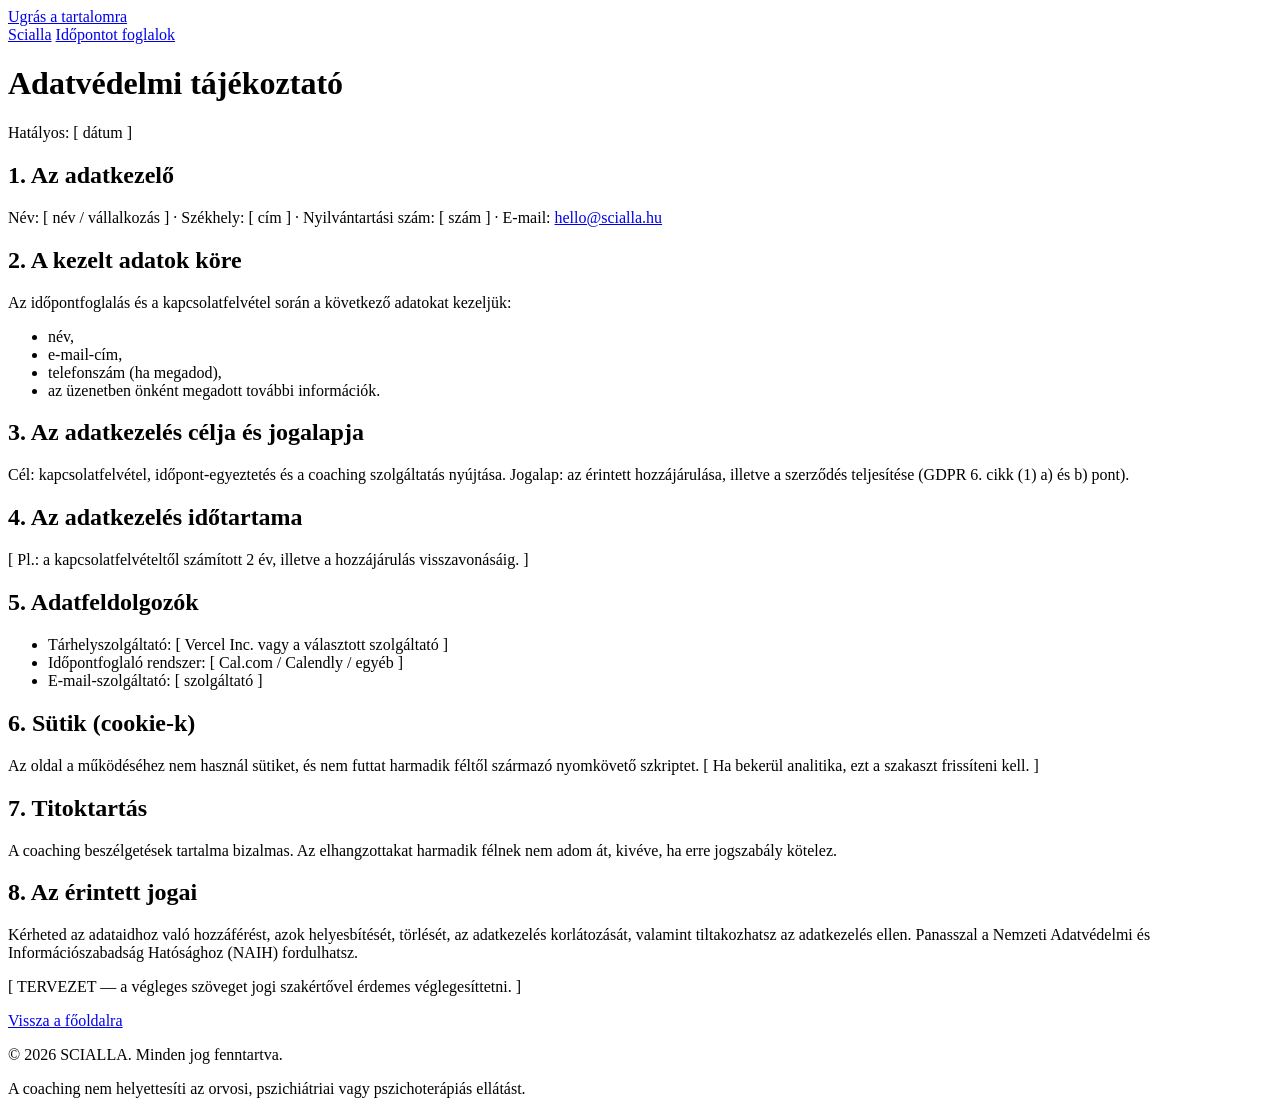
==== adatvedelem.html @ 7d181db5 "Add files via upload" ====
<!DOCTYPE html>
<html lang="hu">
<head>
<meta charset="utf-8">
<meta name="viewport" content="width=device-width, initial-scale=1">
<title>Adatvédelmi tájékoztató — SCIALLA</title>
<meta name="description" content="A SCIALLA coaching szolgáltatás adatvédelmi tájékoztatója.">
<meta name="theme-color" content="#FAF9F7">
<meta name="robots" content="noindex, nofollow">
<link rel="icon" href="assets/img/favicon.svg" type="image/svg+xml">
<link rel="preconnect" href="https://fonts.googleapis.com">
<link rel="preconnect" href="https://fonts.gstatic.com" crossorigin>
<link rel="stylesheet" href="https://fonts.googleapis.com/css2?family=Newsreader:ital,opsz,wght@0,6..72,200..500;1,6..72,200..400&family=Schibsted+Grotesk:wght@400..600&display=swap">
<link rel="stylesheet" href="assets/styles.css">
</head>

<body>
<a class="skip-link" href="#fo">Ugrás a tartalomra</a>

<header class="site-header">
  <div class="container site-header__inner">
    <a class="logotype" href="index.html" aria-label="SCIALLA — vissza a főoldalra">Scialla</a>
    <a class="btn btn--primary btn--sm" href="index.html#foglalas">Időpontot foglalok</a>
  </div>
</header>

<main id="fo" class="legal">
  <div class="container">
    <h1 class="legal__title">Adatvédelmi tájékoztató</h1>
    <p class="legal__meta">Hatályos: <span class="ph">[ dátum ]</span></p>

    <div class="legal__body">
      <section>
        <h2>1. Az adatkezelő</h2>
        <p>
          Név: <span class="ph">[ név / vállalkozás ]</span> ·
          Székhely: <span class="ph">[ cím ]</span> ·
          Nyilvántartási szám: <span class="ph">[ szám ]</span> ·
          E-mail: <a href="mailto:hello@scialla.hu">hello@scialla.hu</a>
        </p>
      </section>

      <section>
        <h2>2. A kezelt adatok köre</h2>
        <p>Az időpontfoglalás és a kapcsolatfelvétel során a következő adatokat kezeljük:</p>
        <ul>
          <li>név,</li>
          <li>e-mail-cím,</li>
          <li>telefonszám (ha megadod),</li>
          <li>az üzenetben önként megadott további információk.</li>
        </ul>
      </section>

      <section>
        <h2>3. Az adatkezelés célja és jogalapja</h2>
        <p>
          Cél: kapcsolatfelvétel, időpont-egyeztetés és a coaching szolgáltatás nyújtása.
          Jogalap: az érintett hozzájárulása, illetve a szerződés teljesítése
          (GDPR 6. cikk (1) a) és b) pont).
        </p>
      </section>

      <section>
        <h2>4. Az adatkezelés időtartama</h2>
        <p><span class="ph">[ Pl.: a kapcsolatfelvételtől számított 2 év, illetve a hozzájárulás visszavonásáig. ]</span></p>
      </section>

      <section>
        <h2>5. Adatfeldolgozók</h2>
        <ul>
          <li>Tárhelyszolgáltató: <span class="ph">[ Vercel Inc. vagy a választott szolgáltató ]</span></li>
          <li>Időpontfoglaló rendszer: <span class="ph">[ Cal.com / Calendly / egyéb ]</span></li>
          <li>E-mail-szolgáltató: <span class="ph">[ szolgáltató ]</span></li>
        </ul>
      </section>

      <section>
        <h2>6. Sütik (cookie-k)</h2>
        <p>
          Az oldal a működéséhez nem használ sütiket, és nem futtat harmadik féltől
          származó nyomkövető szkriptet. <span class="ph">[ Ha bekerül analitika, ezt a szakaszt frissíteni kell. ]</span>
        </p>
      </section>

      <section>
        <h2>7. Titoktartás</h2>
        <p>
          A coaching beszélgetések tartalma bizalmas. Az elhangzottakat harmadik félnek
          nem adom át, kivéve, ha erre jogszabály kötelez.
        </p>
      </section>

      <section>
        <h2>8. Az érintett jogai</h2>
        <p>
          Kérheted az adataidhoz való hozzáférést, azok helyesbítését, törlését, az adatkezelés
          korlátozását, valamint tiltakozhatsz az adatkezelés ellen. Panasszal a Nemzeti Adatvédelmi
          és Információszabadság Hatósághoz (NAIH) fordulhatsz.
        </p>
      </section>

      <p class="legal__meta">
        <span class="ph">[ TERVEZET — a végleges szöveget jogi szakértővel érdemes véglegesíttetni. ]</span>
      </p>
    </div>

    <a class="back-link" href="index.html">Vissza a főoldalra</a>
  </div>
</main>

<footer class="site-footer">
  <div class="container site-footer__bottom" style="margin-top:0;border-top:0;padding-top:0">
    <p>© <span id="ev">2026</span> SCIALLA. Minden jog fenntartva.</p>
    <p>A coaching nem helyettesíti az orvosi, pszichiátriai vagy pszichoterápiás ellátást.</p>
  </div>
</footer>

<script src="assets/script.js" defer></script>
</body>
</html>
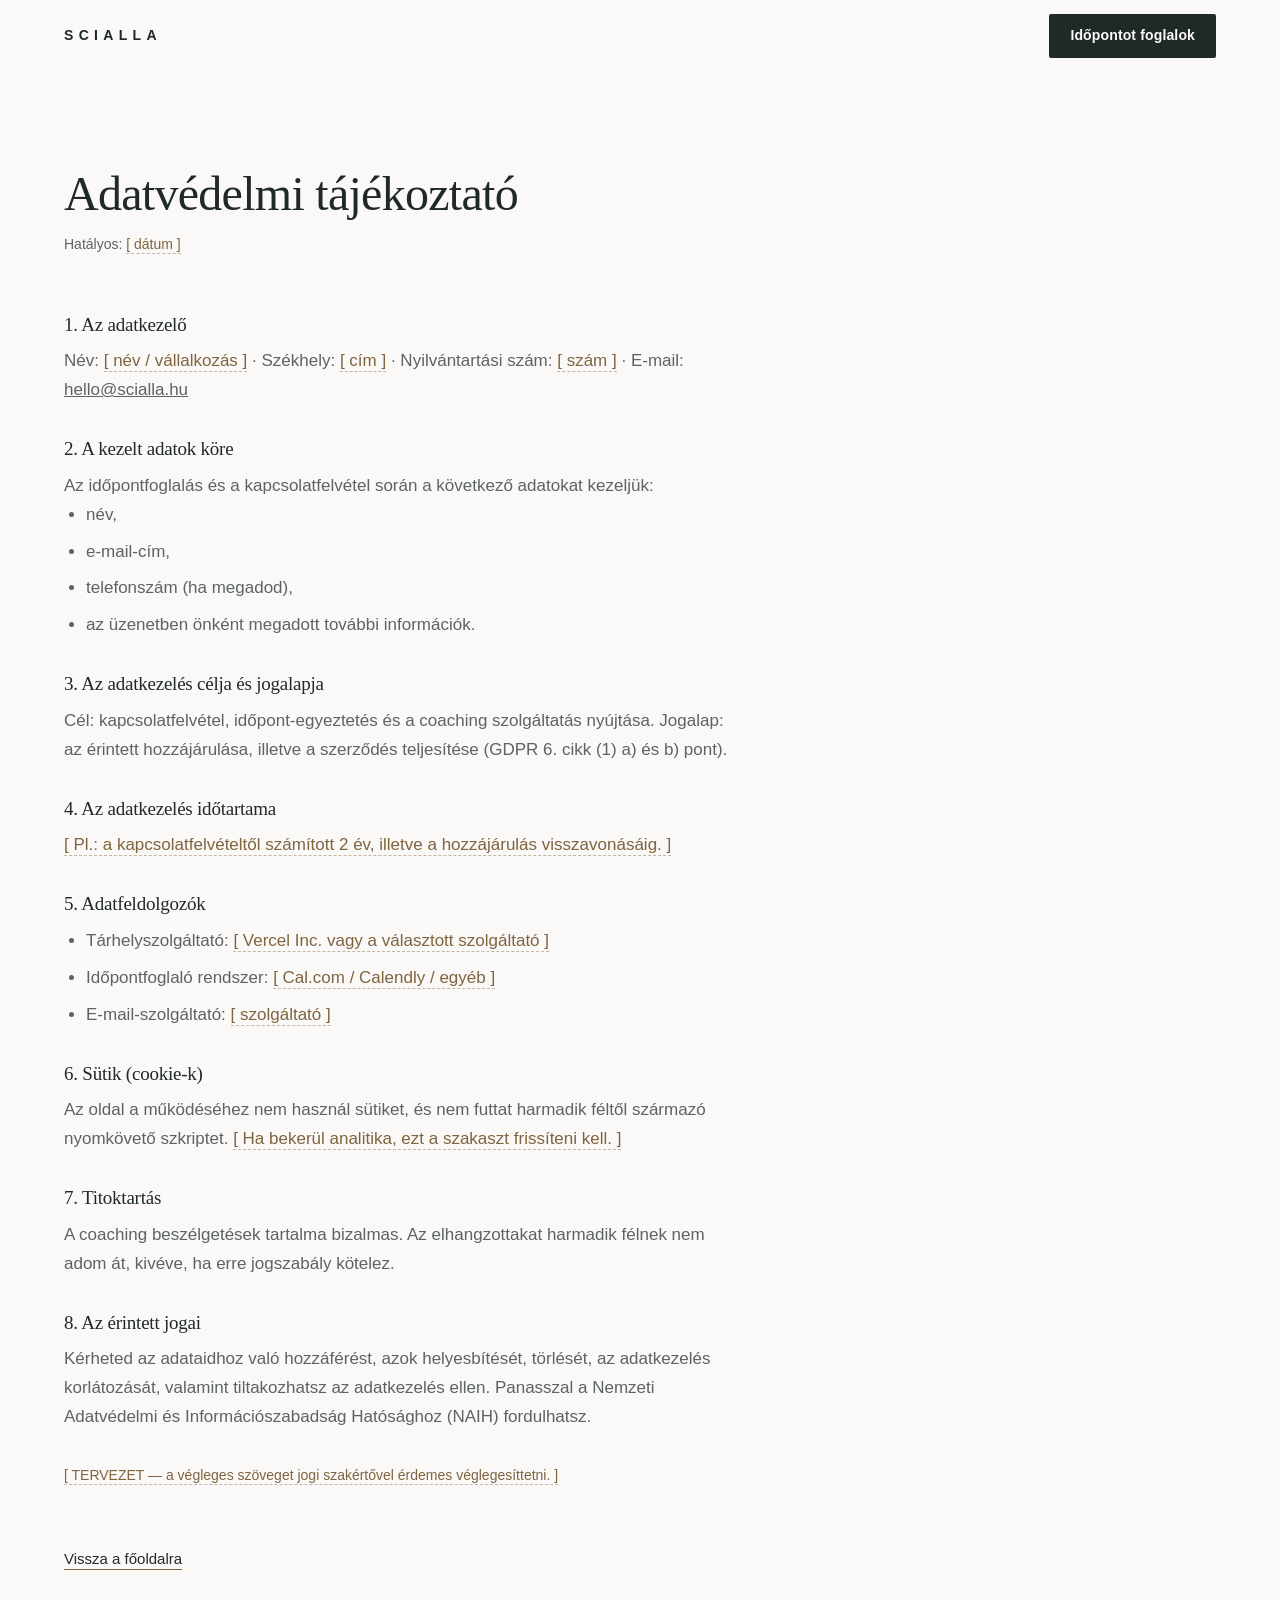
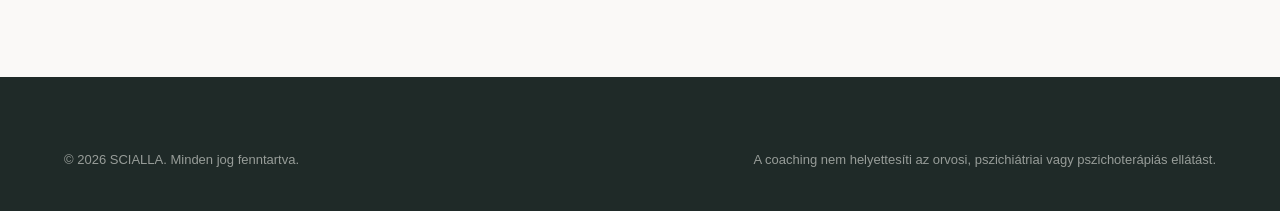
==== commit 87977a07: "Fotók, vélemények és GYIK szekció Az oldal kibővítése stock fotókkal és két új szekcióval, a meglévő" ====
--- a/adatvedelem.html
+++ b/adatvedelem.html
@@ -11,7 +11,7 @@
 <link rel="preconnect" href="https://fonts.googleapis.com">
 <link rel="preconnect" href="https://fonts.gstatic.com" crossorigin>
 <link rel="stylesheet" href="https://fonts.googleapis.com/css2?family=Newsreader:ital,opsz,wght@0,6..72,200..500;1,6..72,200..400&family=Schibsted+Grotesk:wght@400..600&display=swap">
-<link rel="stylesheet" href="assets/styles.css">
+<link rel="stylesheet" href="assets/styles.css?v=2">
 </head>
 
 <body>
@@ -115,6 +115,6 @@
   </div>
 </footer>
 
-<script src="assets/script.js" defer></script>
+<script src="assets/script.js?v=2" defer></script>
 </body>
 </html>
--- a/assets/styles.css
+++ b/assets/styles.css
@@ -0,0 +1,590 @@
+/* ==========================================================================
+   SCIALLA — landing page
+   Design direction: „Halk jelenlét”
+   Egy szín · kártya helyett vonal · egyetlen sötét sáv
+   ========================================================================== */
+
+/* --- 1. Tokens ----------------------------------------------------------- */
+:root{
+  /* paletta */
+  --carta:#FAF9F7;
+  --nebbia:#EFEEEA;
+  --ink:#1F2A28;
+  --ink-hover:#2C3A37;
+  --pietra:#5C6461;
+  --filo:#DFDDD7;
+  --filo-strong:#CFCCC4;
+  --ottone:#7F6440;
+  --ottone-chiaro:#C4A574;
+  --carta-ink:#E8E9E5;
+
+  /* betűk */
+  --serif:"Newsreader",Georgia,"Times New Roman",serif;
+  --sans:"Schibsted Grotesk","Helvetica Neue",Arial,sans-serif;
+
+  /* rács */
+  --content:1200px;
+  --gutter:clamp(20px,5vw,64px);
+  --header-h:64px;
+
+  --ease:cubic-bezier(.22,.61,.36,1);
+  color-scheme:light;
+}
+
+/* --- 2. Reset ------------------------------------------------------------ */
+*,*::before,*::after{box-sizing:border-box}
+/* overflow-x:clip a html-en (nem hidden a body-n): így nem jön létre új
+   scroll-konténer, tehát a position:sticky elemek Safariban is működnek. */
+html{scroll-behavior:smooth;-webkit-text-size-adjust:100%;overflow-x:clip}
+body{
+  margin:0;
+  background:var(--carta);
+  color:var(--ink);
+  font-family:var(--sans);
+  font-size:1.0625rem;
+  line-height:1.7;
+  -webkit-font-smoothing:antialiased;
+  -moz-osx-font-smoothing:grayscale;
+}
+img{max-width:100%;display:block}
+figure{margin:0}
+h1,h2,h3{margin:0;font-family:var(--serif);font-weight:300;text-wrap:balance}
+p,ul,ol,dl,dd{margin:0}
+a{color:inherit}
+:focus-visible{outline:2px solid var(--ottone);outline-offset:3px;border-radius:2px}
+section[id]{scroll-margin-top:calc(var(--header-h) + 24px)}
+
+.skip-link{
+  position:absolute;left:-9999px;top:0;z-index:100;
+  background:var(--ink);color:var(--carta);
+  padding:12px 20px;font-size:.9rem;text-decoration:none;
+}
+.skip-link:focus{left:0}
+
+/* --- 3. Layout ----------------------------------------------------------- */
+.container{
+  width:100%;
+  max-width:calc(var(--content) + var(--gutter) * 2);
+  margin-inline:auto;
+  padding-inline:var(--gutter);
+}
+.bleed{
+  display:grid;
+  grid-template-columns:
+    [full-start] minmax(var(--gutter),1fr)
+    [content-start] minmax(0,var(--content)) [content-end]
+    minmax(var(--gutter),1fr) [full-end];
+}
+.bleed > *{grid-column:content}
+.section{padding-block:clamp(80px,12vw,128px)}
+.section--nebbia{background:var(--nebbia)}
+.section--closing{padding-block:clamp(96px,15vw,160px)}
+.narrow{max-width:680px}
+
+/* --- 4. Tipográfia ------------------------------------------------------- */
+.eyebrow{
+  font-size:.75rem;font-weight:600;letter-spacing:.15em;text-transform:uppercase;
+  color:var(--ottone);margin-bottom:16px;
+}
+h2{font-size:clamp(1.75rem,4.4vw,2.75rem);line-height:1.14;letter-spacing:-.012em}
+h3{font-size:1.25rem;line-height:1.3;font-weight:400}
+.lead{
+  font-size:clamp(1.0625rem,1.6vw,1.25rem);line-height:1.6;
+  color:var(--pietra);max-width:34em;
+}
+.prose{display:grid;gap:18px;color:var(--pietra);max-width:36em}
+.section__head{margin-bottom:clamp(40px,6vw,64px)}
+.section__outro{margin-top:clamp(32px,5vw,48px);color:var(--pietra)}
+.legal-note{
+  margin-top:clamp(32px,5vw,48px);
+  font-size:.875rem;color:var(--pietra);max-width:46em;
+}
+.legal-note strong{color:var(--ink);font-weight:600}
+
+/* Fotó-egységesítés: a stock és a saját képek is egy tónusba kerülnek. */
+.photo{position:relative;background:var(--nebbia);border-radius:2px;overflow:hidden}
+.photo::after{
+  content:"";position:absolute;inset:0;pointer-events:none;
+  background:linear-gradient(190deg,rgba(31,42,40,0) 55%,rgba(31,42,40,.12));
+}
+.photo img{filter:saturate(.92) contrast(1.03)}
+.ph{
+  color:var(--ottone);
+  border-bottom:1px dashed rgba(127,100,64,.45);
+  padding-bottom:1px;
+}
+.link-arrow{
+  display:inline-block;padding-block:10px;
+  color:var(--ink);font-weight:500;
+  text-decoration:underline;text-decoration-color:var(--ottone);
+  text-underline-offset:5px;text-decoration-thickness:1px;
+  transition:color .18s var(--ease);
+}
+.link-arrow::after{content:" \2192"}
+.link-arrow:hover{color:var(--ottone)}
+
+/* --- 5. Gombok ----------------------------------------------------------- */
+.btn{
+  display:inline-flex;align-items:center;justify-content:center;
+  min-height:56px;padding:0 32px;border-radius:2px;
+  font-family:var(--sans);font-size:.9375rem;font-weight:600;letter-spacing:.01em;
+  text-decoration:none;border:1px solid transparent;cursor:pointer;
+  white-space:nowrap;
+  transition:background-color .18s var(--ease),transform .18s var(--ease);
+}
+.btn--primary{background:var(--ink);color:var(--carta)}
+.btn--primary:hover{background:var(--ink-hover);transform:translateY(-1px)}
+.btn--primary:active{transform:translateY(0)}
+.btn--sm{min-height:44px;padding:0 20px;font-size:.875rem}
+.btn--lg{min-height:60px;padding:0 40px;font-size:1rem}
+.btn--block{display:flex;width:100%}
+.btn-note{margin-top:12px;font-size:.8125rem;line-height:1.5;color:var(--pietra)}
+
+/* --- 6. Header ----------------------------------------------------------- */
+.site-header{
+  position:sticky;top:0;z-index:50;
+  background:var(--carta);
+  transition:box-shadow .2s var(--ease);
+}
+.site-header.is-scrolled{box-shadow:inset 0 -1px 0 var(--filo)}
+.site-header__inner{
+  display:flex;align-items:center;justify-content:space-between;gap:20px;
+  min-height:var(--header-h);
+}
+.logotype{
+  display:inline-flex;align-items:center;min-height:44px;
+  font-family:var(--sans);font-size:.8125rem;font-weight:600;
+  letter-spacing:.26em;text-transform:uppercase;text-decoration:none;
+  color:var(--ink);white-space:nowrap;
+}
+.site-header__cta{flex:0 0 auto;padding:0 16px;font-size:.8125rem}
+.logotype--light{color:var(--carta-ink)}
+.site-nav{display:none}
+.site-nav a{
+  position:relative;
+  display:inline-flex;align-items:center;min-height:44px;
+  font-size:.9rem;color:var(--pietra);text-decoration:none;
+  transition:color .18s var(--ease);
+}
+.site-nav a::after{
+  content:"";position:absolute;left:0;right:0;bottom:9px;height:1px;
+  background:var(--ottone);
+  transform:scaleX(0);transform-origin:left;
+  transition:transform .22s var(--ease);
+}
+.site-nav a:hover,.site-nav a.is-current{color:var(--ink)}
+.site-nav a:hover::after,.site-nav a.is-current::after{transform:scaleX(1)}
+
+/* --- 7. Hero ------------------------------------------------------------- */
+.hero{padding-block:clamp(48px,9vw,112px) clamp(64px,10vw,128px)}
+.hero__inner{grid-column:content;display:grid;gap:clamp(40px,7vw,64px);align-items:center}
+.hero__title{
+  font-size:clamp(2.375rem,8.5vw,4.5rem);line-height:1.04;letter-spacing:-.02em;
+  margin-bottom:24px;max-width:14ch;
+}
+.hero__cta{margin-top:clamp(32px,5vw,40px)}
+.hero__media img{
+  width:100%;height:auto;aspect-ratio:4/5;object-fit:cover;
+  border-radius:2px;background:var(--nebbia);
+}
+.trust{
+  list-style:none;padding:20px 0 0;margin-top:clamp(32px,5vw,48px);
+  border-top:1px solid var(--filo);
+  display:grid;gap:8px;font-size:.875rem;color:var(--pietra);
+}
+
+/* --- 8. Problémák (sorindex) --------------------------------------------- */
+.topics{list-style:none;padding:0;border-top:1px solid var(--filo)}
+.topic{
+  position:relative;
+  padding:24px 0;
+  border-bottom:1px solid var(--filo);
+  transition:background-color .18s var(--ease);
+}
+.topic__name{margin-bottom:6px;font-size:1.3125rem}
+.topic__desc{color:var(--pietra);max-width:44em}
+.topic::before{
+  content:"";position:absolute;left:2px;top:34px;
+  width:0;height:1px;background:var(--ottone);
+  transition:width .18s var(--ease);
+}
+
+/* --- 9. Kinek szól ------------------------------------------------------- */
+.audience{display:grid;gap:clamp(32px,5vw,56px)}
+.audience__body{display:grid;gap:clamp(36px,5vw,48px)}
+.audience h2{max-width:12ch}
+.audience__not{padding-top:clamp(28px,4vw,36px);border-top:1px solid var(--filo-strong)}
+.audience__not-title{
+  font-family:var(--sans);font-size:.9375rem;font-weight:600;
+  margin-bottom:16px;color:var(--ink);
+}
+.marklist{list-style:none;padding:0;display:grid;gap:14px}
+.marklist li{position:relative;padding-left:26px}
+.marklist li::before{
+  content:"";position:absolute;left:0;top:.75em;
+  width:12px;height:1px;background:var(--ottone);
+}
+.marklist--muted li{color:var(--pietra)}
+.marklist--muted li::before{background:var(--filo-strong)}
+
+/* --- 10. Folyamat -------------------------------------------------------- */
+.process{
+  list-style:none;position:relative;
+  padding:0 0 0 28px;margin:0;
+  display:grid;gap:36px;
+}
+.process::before{
+  content:"";position:absolute;left:0;top:6px;bottom:6px;width:1px;
+  background:var(--filo);
+  transform:scaleY(0);transform-origin:top;
+  transition:transform .7s var(--ease);
+}
+.process.is-drawn::before{transform:scaleY(1)}
+.process__step{position:relative}
+.process__step::before{
+  content:"";position:absolute;left:-28px;top:.7em;
+  width:14px;height:1px;background:var(--ottone);
+}
+.process__num{
+  display:block;font-size:.75rem;font-weight:600;letter-spacing:.1em;
+  color:var(--ottone);font-variant-numeric:tabular-nums;margin-bottom:8px;
+}
+.process__title{font-size:1.25rem;margin-bottom:6px}
+.process__desc{color:var(--pietra);font-size:1rem}
+.process__meta{
+  margin-top:10px;font-size:.8125rem;color:var(--pietra);
+  font-variant-numeric:tabular-nums;
+}
+
+/* --- 11. Bemutatkozás ---------------------------------------------------- */
+.about{padding-block:clamp(80px,12vw,128px)}
+.about__inner{grid-column:content;display:grid;gap:clamp(40px,6vw,72px);align-items:start}
+.about__media img{
+  width:100%;height:auto;aspect-ratio:4/5;object-fit:cover;
+  border-radius:2px;background:var(--nebbia);
+}
+.about__name{
+  font-size:clamp(1.875rem,5vw,3rem);line-height:1.1;
+  letter-spacing:-.015em;margin-bottom:28px;
+}
+.credentials{margin-top:clamp(32px,4vw,40px);border-top:1px solid var(--filo)}
+.credentials__row{display:grid;gap:2px;padding:14px 0;border-bottom:1px solid var(--filo)}
+.credentials dt{
+  font-size:.75rem;letter-spacing:.12em;text-transform:uppercase;color:var(--pietra);
+}
+.credentials dd{font-size:1rem}
+.signature{
+  margin-top:clamp(28px,4vw,36px);
+  font-family:var(--serif);font-style:italic;font-weight:300;
+  font-size:1.25rem;line-height:1.4;color:var(--ink);
+}
+
+/* --- 11b. Teljes szélességű képsáv --------------------------------------- */
+.band{background:var(--carta);padding-bottom:clamp(48px,7vw,72px)}
+.band__img{
+  width:100%;height:auto;display:block;
+  aspect-ratio:3/2;object-fit:cover;
+  background:var(--nebbia);
+  filter:saturate(.92) contrast(1.03);
+}
+.band__caption{padding-top:18px;font-size:.875rem;color:var(--pietra)}
+
+/* --- 11c. Vélemények ----------------------------------------------------- */
+.quotes{list-style:none;padding:0;display:grid;border-top:1px solid var(--filo)}
+.quote{padding:clamp(28px,4vw,40px) 0;border-bottom:1px solid var(--filo)}
+.quote blockquote{
+  margin:0;
+  font-family:var(--serif);font-weight:300;font-style:italic;
+  font-size:clamp(1.1875rem,2.2vw,1.4375rem);line-height:1.44;
+  color:var(--ink);max-width:46ch;
+}
+.quote--lead blockquote{
+  font-size:clamp(1.4375rem,3.2vw,2rem);line-height:1.34;
+  letter-spacing:-.008em;max-width:36ch;
+}
+.quote__by{
+  margin-top:16px;font-size:.72rem;font-weight:600;letter-spacing:.13em;
+  text-transform:uppercase;color:var(--pietra);
+}
+
+/* --- 11d. GYIK ----------------------------------------------------------- */
+.faq{display:grid;gap:clamp(32px,5vw,48px)}
+.faq h2{max-width:12ch}
+.faq__list{border-top:1px solid var(--filo-strong)}
+.faq__item{border-bottom:1px solid var(--filo-strong)}
+.faq__item summary{
+  list-style:none;cursor:pointer;
+  display:flex;align-items:flex-start;justify-content:space-between;gap:24px;
+  padding:16px 0;min-height:44px;
+  font-family:var(--serif);font-weight:400;font-size:1.125rem;line-height:1.35;
+  color:var(--ink);
+  transition:color .18s var(--ease);
+}
+.faq__item summary::-webkit-details-marker{display:none}
+.faq__item summary::after{
+  content:"+";flex:0 0 auto;
+  font-family:var(--sans);font-size:1.25rem;font-weight:400;line-height:1.25;
+  color:var(--ottone);
+  transition:transform .2s var(--ease);
+}
+.faq__item[open] summary::after{transform:rotate(45deg)}
+.faq__item summary:hover{color:var(--ottone)}
+.faq__a{padding-bottom:20px;max-width:60ch}
+.faq__a p{color:var(--pietra);font-size:1rem}
+
+/* --- 12. Szemlélet (sötét sáv) ------------------------------------------- */
+.statement{
+  background:var(--ink);color:var(--carta-ink);
+  padding-block:clamp(88px,14vw,160px);
+}
+.statement__inner{display:grid;gap:clamp(32px,5vw,48px)}
+.statement__rule{display:block;width:40px;height:1px;background:var(--ottone-chiaro)}
+.statement__text{
+  font-family:var(--serif);font-weight:300;font-style:italic;
+  font-size:clamp(1.625rem,4.4vw,2.5rem);line-height:1.3;letter-spacing:-.01em;
+  max-width:30ch;color:var(--carta-ink);
+}
+.statement__support{
+  list-style:none;padding:0;display:grid;
+  border-top:1px solid rgba(232,233,229,.18);
+}
+.statement__support li{
+  display:grid;gap:4px;padding:18px 0;
+  border-bottom:1px solid rgba(232,233,229,.18);
+}
+.statement__support strong{font-size:.9375rem;font-weight:600}
+.statement__support span{font-size:.9375rem;color:rgba(232,233,229,.68)}
+
+/* --- 13. Mit / mit nem --------------------------------------------------- */
+.boundaries{display:grid;gap:clamp(36px,5vw,48px)}
+.boundaries__title{
+  font-family:var(--sans);font-size:.75rem;font-weight:600;
+  letter-spacing:.13em;text-transform:uppercase;color:var(--ink);
+  margin-bottom:20px;
+}
+.boundaries__col--muted .boundaries__title{color:var(--pietra)}
+.boundaries__divider{height:1px;background:var(--filo);align-self:stretch}
+
+/* --- 14. Első beszélgetés (az egyetlen panel) ---------------------------- */
+.panel{
+  background:var(--nebbia);border-radius:3px;
+  padding:clamp(28px,6vw,64px);
+  max-width:720px;margin-inline:auto;
+  display:grid;gap:20px;justify-items:start;
+}
+.panel__title{font-size:clamp(1.625rem,4vw,2.375rem);line-height:1.15;letter-spacing:-.012em}
+.panel__text{color:var(--pietra)}
+.panel__list{margin-block:4px}
+.panel__cta{margin-top:12px}
+
+/* --- 15. Foglalás -------------------------------------------------------- */
+.booking{display:grid;gap:clamp(32px,5vw,44px)}
+.booking__title{
+  font-size:clamp(2.125rem,7vw,4rem);line-height:1.06;letter-spacing:-.02em;
+  max-width:14ch;
+}
+.booking__alt{
+  padding-top:clamp(28px,4vw,36px);
+  border-top:1px solid var(--filo);color:var(--pietra);
+}
+.contact-list{list-style:none;padding:0;margin-top:4px;display:grid;gap:0}
+.contact-list a{
+  display:inline-block;padding-block:12px;color:var(--ink);
+  text-decoration:underline;text-decoration-color:var(--filo-strong);
+  text-underline-offset:5px;text-decoration-thickness:1px;
+  transition:text-decoration-color .15s var(--ease);
+}
+.contact-list a:hover{text-decoration-color:var(--ottone)}
+
+/* --- 16. Footer ---------------------------------------------------------- */
+.site-footer{
+  background:var(--ink);color:var(--carta-ink);
+  padding-block:clamp(56px,8vw,72px) 40px;
+}
+.site-footer__inner{display:grid;gap:36px}
+.site-footer__claim{
+  margin-top:14px;font-size:.9375rem;
+  color:rgba(232,233,229,.66);max-width:30em;
+}
+.site-footer__heading{
+  font-family:var(--sans);font-size:.72rem;font-weight:600;
+  letter-spacing:.14em;text-transform:uppercase;color:var(--ottone-chiaro);
+  margin-bottom:14px;
+}
+.site-footer__col ul{list-style:none;padding:0;display:grid;gap:0}
+.site-footer a{
+  display:inline-block;padding-block:12px;
+  color:var(--carta-ink);font-size:.9375rem;
+  text-decoration:underline;text-decoration-color:transparent;
+  text-underline-offset:5px;text-decoration-thickness:1px;
+  transition:text-decoration-color .15s var(--ease);
+}
+.site-footer a:hover{text-decoration-color:var(--ottone-chiaro)}
+.site-footer .ph{color:var(--ottone-chiaro);border-bottom-color:rgba(196,165,116,.5)}
+.site-footer__bottom{
+  margin-top:clamp(40px,6vw,56px);padding-top:24px;
+  border-top:1px solid rgba(232,233,229,.16);
+  display:grid;gap:6px;
+  font-size:.8125rem;color:rgba(232,233,229,.6);
+}
+
+/* --- 17. Mobil sticky CTA ------------------------------------------------ */
+.mobile-cta{
+  position:fixed;left:0;right:0;bottom:0;z-index:60;
+  background:var(--carta);
+  padding:12px var(--gutter);
+  padding-bottom:calc(12px + env(safe-area-inset-bottom));
+  box-shadow:0 -1px 0 var(--filo),0 -8px 24px rgba(31,42,40,.06);
+  transform:translateY(115%);
+  transition:transform .22s var(--ease);
+}
+.mobile-cta.is-visible{transform:none}
+
+/* --- 18. Reveal ---------------------------------------------------------- */
+.js .reveal{
+  opacity:0;transform:translateY(12px);
+  transition:opacity .5s var(--ease),transform .5s var(--ease);
+  transition-delay:var(--rd,0s);
+}
+.js .reveal.is-in{opacity:1;transform:none}
+.d1{--rd:.07s}
+.d2{--rd:.14s}
+.d3{--rd:.21s}
+.d4{--rd:.28s}
+
+/* ==========================================================================
+   19. Töréspontok
+   ========================================================================== */
+
+/* --- >=600px: nagyobb telefon -------------------------------------------- */
+@media (min-width:600px){
+  .logotype{font-size:.875rem;letter-spacing:.38em}
+  .site-header__cta{padding:0 20px;font-size:.875rem}
+  .credentials__row{grid-template-columns:150px 1fr;gap:24px;align-items:baseline}
+  .contact-list{grid-auto-flow:column;grid-auto-columns:max-content;gap:28px}
+}
+
+/* --- >=900px: tablet fekvő / desktop ------------------------------------- */
+@media (min-width:900px){
+  :root{--header-h:72px}
+
+  .btn{min-height:52px}
+  .btn--sm{min-height:44px}
+
+  /* hero: 7/5, a portré a viewport jobb széléig fut */
+  .hero__inner{
+    grid-column:content-start / full-end;
+    grid-template-columns:minmax(0,7fr) minmax(0,5fr);
+    gap:clamp(40px,5vw,80px);
+  }
+
+  /* bemutatkozás: tükrözve, a portré a bal széléig fut */
+  .about__inner{
+    grid-column:full-start / content-end;
+    grid-template-columns:minmax(0,5fr) minmax(0,7fr);
+    gap:clamp(40px,5vw,80px);
+    align-items:center;
+  }
+
+  /* problémák: kétoszlopos sor + hover */
+  .topic{
+    display:grid;grid-template-columns:minmax(0,.42fr) minmax(0,.58fr);
+    gap:32px;align-items:baseline;
+    padding:32px 20px;margin-inline:-20px;
+  }
+  .topic__name{margin-bottom:0}
+  .topic::before{top:44px;left:4px}
+
+  /* kinek szól: sticky cím */
+  .audience{grid-template-columns:minmax(0,.42fr) minmax(0,.58fr);gap:64px;align-items:start}
+  .audience__head{position:sticky;top:calc(var(--header-h) + 40px)}
+
+  /* képsáv: panorámaformátum */
+  .band__img{aspect-ratio:21/9}
+
+  /* vélemények: a vezető idézet teljes szélességben, alatta kettő egymás mellett */
+  .quotes{grid-template-columns:1fr 1fr;column-gap:56px}
+  .quote--lead{grid-column:1 / -1}
+  .quote:not(.quote--lead){border-bottom:0;padding-bottom:0}
+
+  /* GYIK: sticky cím + lista */
+  .faq{grid-template-columns:minmax(0,.36fr) minmax(0,.64fr);gap:64px;align-items:start}
+  .faq__head{position:sticky;top:calc(var(--header-h) + 40px)}
+  .faq__item summary{font-size:1.25rem;padding:20px 0}
+
+  /* folyamat: vízszintes idővonal */
+  .process{grid-template-columns:repeat(4,1fr);gap:32px;padding:32px 0 0}
+  .process::before{
+    left:0;right:0;top:0;bottom:auto;width:auto;height:1px;
+    transform:scaleX(0);transform-origin:left;
+  }
+  .process.is-drawn::before{transform:scaleX(1)}
+  .process__step::before{left:0;top:-3px;width:5px;height:5px}
+
+  /* szemlélet: három alátámasztó oszlop */
+  .statement__support{grid-template-columns:repeat(3,1fr);gap:0 40px;border-top:0}
+  .statement__support li{
+    border-bottom:0;border-left:1px solid rgba(232,233,229,.2);
+    padding:0 0 0 28px;
+  }
+  .statement__support li:first-child{border-left:0;padding-left:0}
+
+  /* mit / mit nem: középen függőleges hajszálvonal */
+  .boundaries{grid-template-columns:1fr 1px 1fr;gap:0 56px}
+  .boundaries__divider{width:1px;height:auto}
+
+  /* footer */
+  .site-footer__inner{grid-template-columns:1.6fr 1fr 1fr;gap:48px}
+  .site-footer__bottom{grid-auto-flow:column;justify-content:space-between;gap:32px}
+
+  .mobile-cta{display:none}
+}
+
+/* --- >=1000px: teljes navigáció ------------------------------------------ */
+@media (min-width:1000px){
+  .site-nav{display:flex;gap:32px}
+}
+
+/* --- >=1200px: a bizalmi sáv egy sorba fér ------------------------------- */
+@media (min-width:1200px){
+  .trust{display:flex;flex-wrap:wrap;gap:0}
+  .trust li + li{margin-left:20px;padding-left:20px;border-left:1px solid var(--filo)}
+}
+
+/* --- Hover csak egérrel -------------------------------------------------- */
+@media (hover:hover) and (min-width:900px){
+  .topic:hover{background:var(--nebbia)}
+  .topic:hover::before{width:12px}
+}
+
+/* --- 20. Jogi aloldalak -------------------------------------------------- */
+.legal{padding-block:clamp(56px,9vw,96px)}
+.legal__title{
+  font-size:clamp(1.875rem,5vw,3rem);line-height:1.1;
+  letter-spacing:-.015em;margin-bottom:12px;
+}
+.legal__meta{color:var(--pietra);font-size:.875rem}
+.legal__body{max-width:680px;display:grid;gap:32px;margin-top:clamp(36px,5vw,56px)}
+.legal__body h2{font-size:1.1875rem;line-height:1.3;margin-bottom:10px}
+.legal__body p{color:var(--pietra)}
+.legal__body ul{padding-left:22px;color:var(--pietra);display:grid;gap:8px}
+.back-link{
+  display:inline-block;margin-top:clamp(32px,5vw,48px);padding-block:10px;
+  font-size:.9375rem;color:var(--ink);
+  text-decoration:underline;text-decoration-color:var(--ottone);
+  text-underline-offset:5px;text-decoration-thickness:1px;
+}
+.back-link:hover{color:var(--ottone)}
+
+/* --- 21. Csökkentett mozgás (mindig a fájl végén) ------------------------ */
+@media (prefers-reduced-motion:reduce){
+  html{scroll-behavior:auto}
+  *,*::before,*::after{
+    animation-duration:.001ms !important;
+    animation-iteration-count:1 !important;
+    transition-duration:.001ms !important;
+  }
+  .js .reveal{opacity:1;transform:none}
+  .process::before{transform:none !important}
+  .btn--primary:hover{transform:none}
+}
